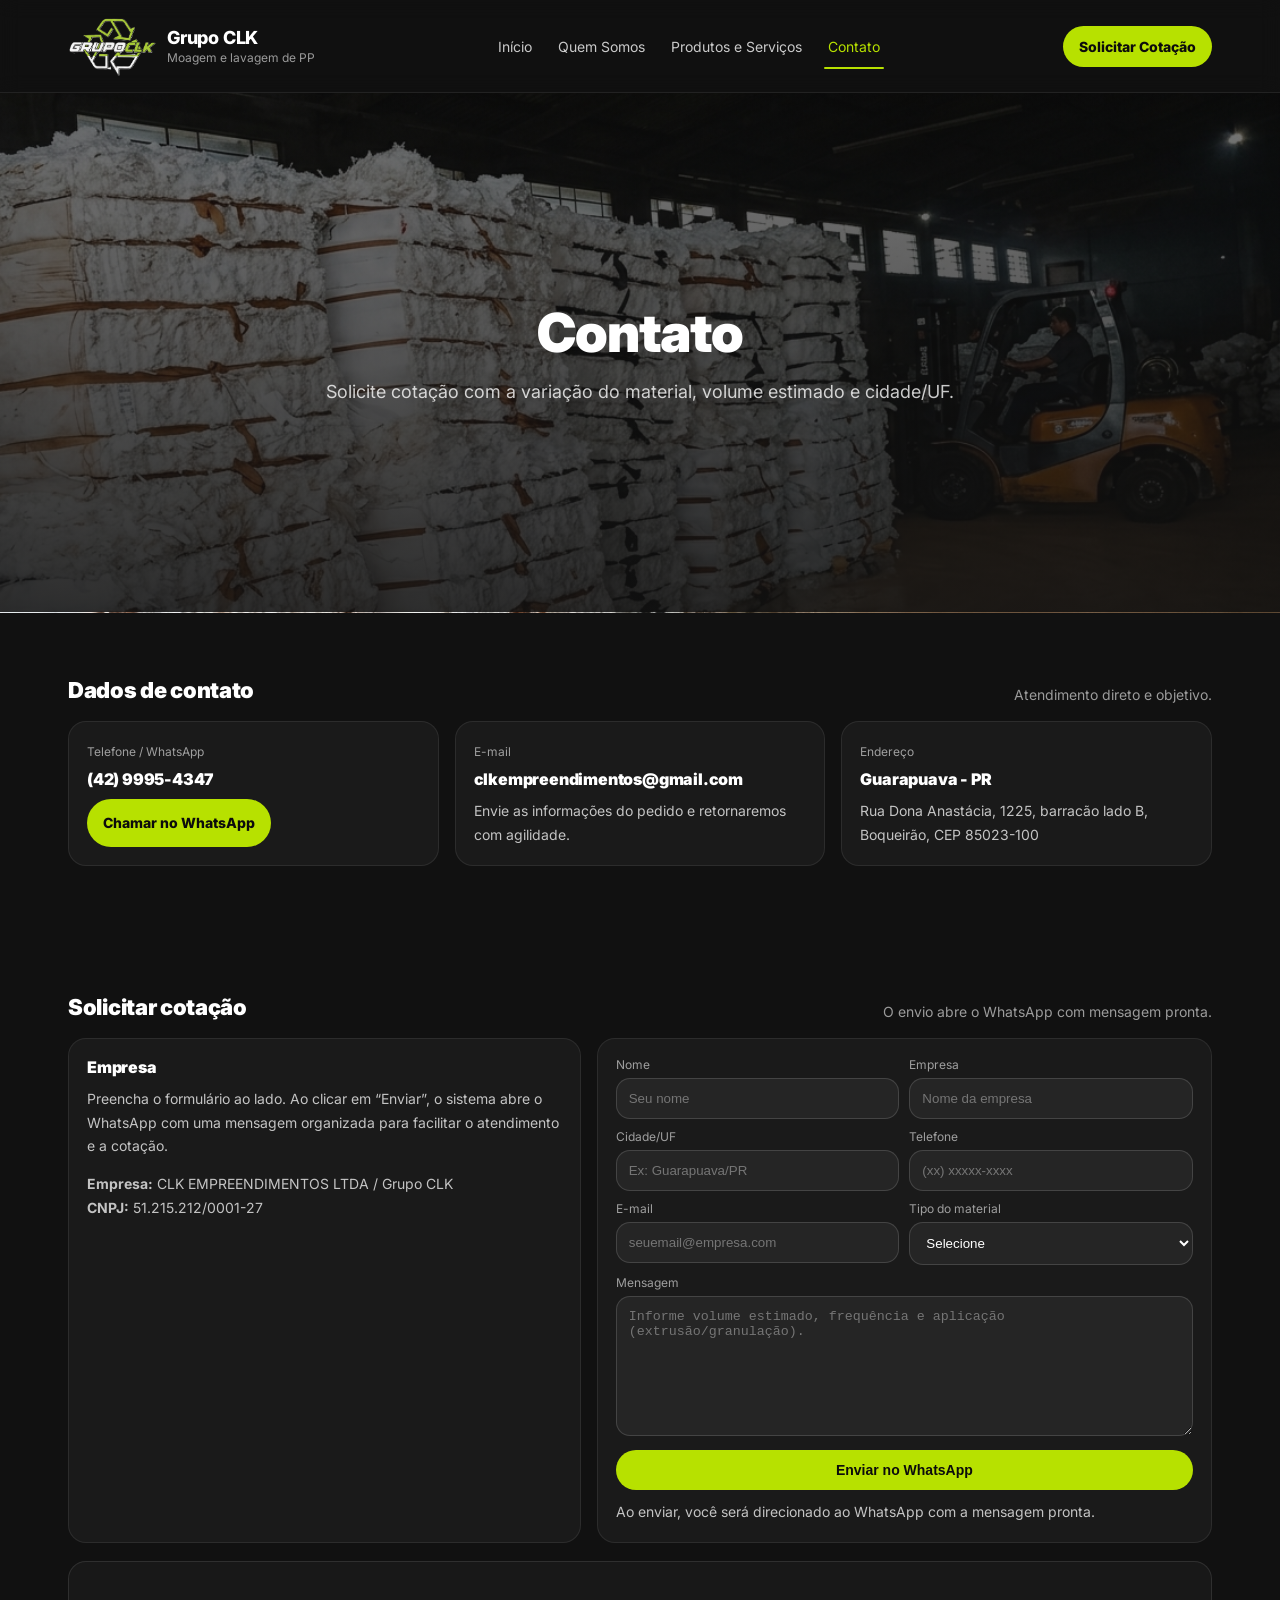
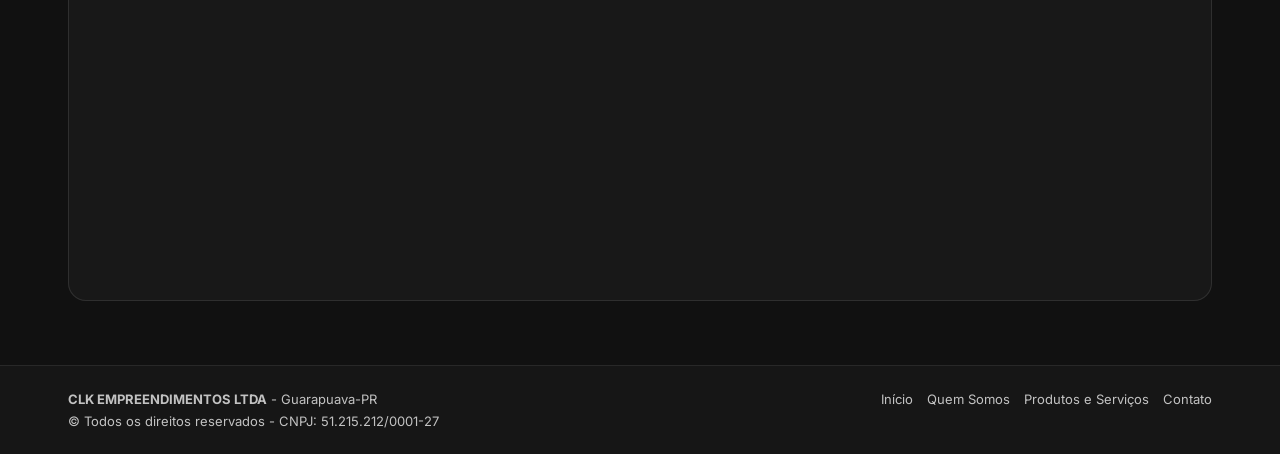
==== contato.html @ 8d6ca9e1 "Criação do SITE e primeira publicação" ====
<!DOCTYPE html>
<html lang="pt-BR">
<head>
  <meta charset="UTF-8" />
  <meta name="viewport" content="width=device-width, initial-scale=1.0" />

  <title>Contato | Grupo CLK - Solicitar cotação</title>
  <meta name="description" content="Fale com o Grupo CLK e solicite cotação de ráfia moída e lavada em PP reciclado para extrusão e granulação. WhatsApp, e-mail e formulário." />

  <meta property="og:title" content="Contato | Grupo CLK" />
  <meta property="og:description" content="Solicite cotação de ráfia moída e lavada PP. Atendimento via WhatsApp e e-mail." />
  <meta property="og:type" content="website" />
  <meta property="og:locale" content="pt_BR" />

  <link rel="preconnect" href="https://fonts.googleapis.com">
  <link rel="preconnect" href="https://fonts.gstatic.com" crossorigin>
  <link href="https://fonts.googleapis.com/css2?family=Inter:wght@400;600;700;800;900&display=swap" rel="stylesheet">
  <link rel="stylesheet" href="./assets/css/styles.css" />

  <link rel="icon" type="image/png" sizes="32x32" href="./assets/img/favicon.png">
<link rel="icon" type="image/png" sizes="16x16" href="./assets/img/favicon.png">
<link rel="apple-touch-icon" href="./assets/img/favicon.png">

</head>

<body>
  <header class="header">
    <div class="container">
      <div class="header-inner">
        <a class="brand" href="./index.html" aria-label="Grupo CLK - Início">
          <img class="logo" src="./assets/img/logo-clk.png" alt="Logo Grupo CLK" />
          <div>
            <strong>Grupo CLK</strong>
            <small>Moagem e lavagem de PP</small>
          </div>
        </a>

        <nav class="nav" aria-label="Menu principal">
          <a data-nav href="./index.html">Início</a>
          <a data-nav href="./quem-somos.html">Quem Somos</a>
          <a data-nav href="./produtos-servicos.html">Produtos e Serviços</a>
          <a data-nav href="./contato.html">Contato</a>
        </nav>

        <div class="header-actions">
          <a class="btn btn-primary" href="#form">Solicitar Cotação</a>
          <button class="burger" data-burger aria-label="Abrir menu">☰</button>
        </div>
      </div>

      <div class="mobile" data-mobile>
        <nav class="nav" aria-label="Menu mobile">
          <a data-nav href="./index.html">Início</a>
          <a data-nav href="./quem-somos.html">Quem Somos</a>
          <a data-nav href="./produtos-servicos.html">Produtos e Serviços</a>
          <a data-nav href="./contato.html">Contato</a>
        </nav>
        <div class="header-actions">
          <a class="btn btn-primary" href="#form">Solicitar Cotação</a>
        </div>
      </div>
    </div>
  </header>

  <main>
    <section class="hero">
      <div class="container">
        <div class="hero-content">
          <h1>Contato</h1>
          <p>Solicite cotação com a variação do material, volume estimado e cidade/UF.</p>
        </div>
      </div>
    </section>

    <section class="section">
      <div class="container">
        <div class="section-head">
          <h2>Dados de contato</h2>
          <p>Atendimento direto e objetivo.</p>
        </div>

        <div class="grid-3">
          <div class="card">
            <span class="kicker">Telefone / WhatsApp</span>
            <h3>(42) 9995-4347</h3>
            <p>
              <a class="btn btn-primary" target="_blank" rel="noopener noreferrer"
                 href="https://wa.me/554299954347?text=Ol%C3%A1%2C%20quero%20solicitar%20cota%C3%A7%C3%A3o%20de%20r%C3%A1fia%20mo%C3%ADda%20e%20lavada%20PP.">
                Chamar no WhatsApp
              </a>
            </p>
          </div>

          <div class="card">
            <span class="kicker">E-mail</span>
            <h3>clkempreendimentos@gmail.com</h3>
            <p>Envie as informações do pedido e retornaremos com agilidade.</p>
          </div>

          <div class="card">
            <span class="kicker">Endereço</span>
            <h3>Guarapuava - PR</h3>
            <p>Rua Dona Anastácia, 1225, barracão lado B, Boqueirão, CEP 85023-100</p>
          </div>
        </div>
      </div>
    </section>

    <section class="section" id="form">
      <div class="container">
        <div class="section-head">
          <h2>Solicitar cotação</h2>
          <p>O envio abre o WhatsApp com mensagem pronta.</p>
        </div>

        <div class="contact-grid">
          <div class="card">
            <h3>Empresa</h3>
            <p class="helper">
              Preencha o formulário ao lado. Ao clicar em “Enviar”, o sistema abre o WhatsApp com uma mensagem organizada
              para facilitar o atendimento e a cotação.
            </p>

            <div style="height:14px;"></div>

            <p class="helper">
              <strong>Empresa:</strong> CLK EMPREENDIMENTOS LTDA / Grupo CLK<br/>
              <strong>CNPJ:</strong> 51.215.212/0001-27
            </p>
          </div>

          <div class="card anchor">
            <form class="form" id="quoteForm">
              <div class="row">
                <div>
                  <label for="nome">Nome</label>
                  <input id="nome" name="nome" type="text" placeholder="Seu nome" required />
                </div>
                <div>
                  <label for="empresa">Empresa</label>
                  <input id="empresa" name="empresa" type="text" placeholder="Nome da empresa" required />
                </div>
              </div>

              <div class="row">
                <div>
                  <label for="cidade">Cidade/UF</label>
                  <input id="cidade" name="cidade" type="text" placeholder="Ex: Guarapuava/PR" required />
                </div>
                <div>
                  <label for="telefone">Telefone</label>
                  <input id="telefone" name="telefone" type="tel" placeholder="(xx) xxxxx-xxxx" required />
                </div>
              </div>

              <div class="row">
                <div>
                  <label for="email">E-mail</label>
                  <input id="email" name="email" type="email" placeholder="seuemail@empresa.com" required />
                </div>
                <div>
                  <label for="material">Tipo do material</label>
                  <select id="material" name="material" required>
                    <option value="" selected disabled>Selecione</option>
                    <option>Ráfia moída e lavada colorida (escuros/preto)</option>
                    <option>Ráfia moída e lavada marrom (uniforme)</option>
                    <option>Ráfia moída e lavada branca (claros/alta resistência)</option>
                  </select>
                </div>
              </div>

              <div>
                <label for="mensagem">Mensagem</label>
                <textarea id="mensagem" name="mensagem" placeholder="Informe volume estimado, frequência e aplicação (extrusão/granulação)."></textarea>
              </div>

              <button class="btn btn-primary" type="submit">Enviar no WhatsApp</button>
              <p class="helper">Ao enviar, você será direcionado ao WhatsApp com a mensagem pronta.</p>
            </form>
          </div>
        </div>

        <div style="height:18px;"></div>

        <div class="map">
          <iframe
            title="Mapa - Grupo CLK"
            width="100%"
            height="100%"
            style="border:0;"
            loading="lazy"
            referrerpolicy="no-referrer-when-downgrade"
            src="https://www.google.com/maps?q=Rua%20Dona%20Anast%C3%A1cia,%201225,%20Boqueir%C3%A3o,%20Guarapuava%20-%20PR,%2085023-100&output=embed">
          </iframe>
        </div>
      </div>
    </section>
  </main>

  <footer class="footer">
    <div class="container">
      <div class="footer-inner">
        <div>
          <p><strong>CLK EMPREENDIMENTOS LTDA</strong> - Guarapuava-PR</p>
          <p>© Todos os direitos reservados - CNPJ: 51.215.212/0001-27</p>
        </div>

        <div class="footer-links">
          <a href="./index.html">Início</a>
          <a href="./quem-somos.html">Quem Somos</a>
          <a href="./produtos-servicos.html">Produtos e Serviços</a>
          <a href="./contato.html">Contato</a>
        </div>
      </div>
    </div>
  </footer>

  <script src="./assets/js/main.js"></script>
</body>
</html>
---- assets/css/styles.css ----
:root{
  --bg:#111111;
  --bg2:#1E1E1E;
  --text:#FFFFFF;
  --muted:rgba(255,255,255,.74);
  --muted2:rgba(255,255,255,.58);
  --line:rgba(255,255,255,.10);
  --line2:rgba(255,255,255,.08);
  --accent:#B7E100;
  --accentDark:#0c0c0c;

  --radius:18px;
  --radius2:14px;
  --container:1180px;
}

*{box-sizing:border-box}
html{scroll-behavior:smooth}
body{
  margin:0;
  font-family: Inter, Montserrat, Poppins, system-ui, -apple-system, Segoe UI, Roboto, Arial, sans-serif;
  background: var(--bg);
  color: var(--text);
  letter-spacing: 0;
}

a{color:inherit;text-decoration:none}
img{max-width:100%;display:block}

.container{
  width:min(100%, var(--container));
  margin:0 auto;
  padding:0 18px;
}

/* =========================
   HEADER (estilo vídeo)
========================= */
.header{
  position:sticky;
  top:0;
  z-index:100;
  background: rgba(17,17,17,.82);
  backdrop-filter: blur(10px);
  border-bottom: 1px solid var(--line2);
}
.header-inner{
  display:flex;
  align-items:center;
  justify-content:space-between;
  gap:14px;
  padding:14px 0;
}

.brand{
  display:flex;
  align-items:center;
  gap:10px;
  min-width: 220px;
}
.brand .logo{
  height:64px;
  width:auto;
  object-fit:contain;
}
.brand strong{
  font-size:18px;
  font-weight:800;
  letter-spacing:-.2px;
}
.brand small{
  display:block;
  font-size:12px;
  color: var(--muted2);
  margin-top:2px;
}

.nav{
  display:flex;
  align-items:center;
  gap:18px;
}
.nav a{
  font-size:14px;
  color: rgba(255,255,255,.78);
  padding:6px 4px;
  position:relative;
}
.nav a:hover{ color: rgba(255,255,255,.95); }
.nav a.active{
  color: var(--accent);
}
.nav a.active::after{
  content:"";
  position:absolute;
  left:0; right:0;
  bottom:-8px;
  height:2px;
  border-radius:999px;
  background: var(--accent);
}

.header-actions{
  display:flex;
  align-items:center;
  gap:10px;
}

.btn{
  display:inline-flex;
  align-items:center;
  justify-content:center;
  gap:10px;
  padding:12px 16px;
  border-radius: 999px;
  font-weight:800;
  font-size:14px;
  border: 1px solid rgba(255,255,255,.14);
  background: rgba(255,255,255,.06);
  color: var(--text);
  cursor:pointer;
}
.btn:hover{ background: rgba(255,255,255,.09); }

.btn-primary{
  background: var(--accent);
  color: var(--accentDark);
  border: 0;
}
.btn-primary:hover{ filter: brightness(1.05); }

.burger{
  display:none;
  width:44px;
  height:44px;
  border-radius: 999px;
  border: 1px solid rgba(255,255,255,.14);
  background: rgba(255,255,255,.06);
  color: var(--text);
  cursor:pointer;
}

.mobile{
  display:none;
  border-top: 1px solid var(--line2);
  padding:10px 0 16px;
}
.mobile .nav{
  flex-direction:column;
  align-items:flex-start;
  gap:6px;
}
.mobile .nav a{
  width:100%;
  padding:10px 8px;
}
.mobile .header-actions{
  margin-top:10px;
}
.mobile .btn{
  width:100%;
}

/* =========================
   HERO (clean / sem card)
========================= */
.hero{
  min-height: 520px;
  display:flex;
  align-items:center;
  position:relative;
  overflow:hidden;
  border-bottom: 1px solid var(--line2);
  background:
    linear-gradient(180deg, rgba(17,17,17,.55) 0%, rgba(17,17,17,.88) 100%),
    url("../img/hero-clk.png");
  background-size: cover;            /* pode ajustar para “menos zoom” abaixo */
  background-position: center 18%;
  background-repeat: no-repeat;
}

/* Se quiser MENOS ZOOM no desktop, troque o cover por um tamanho fixo:
   background-size: 1400px auto; (mais zoom)
   background-size: 1100px auto; (menos zoom)
*/

.hero-content{
  text-align:center;
  width:100%;
  padding: 64px 0 56px;
}
.hero h1{
  margin:0 0 16px;
  font-size: clamp(34px, 4.2vw, 68px);
  font-weight: 900;
  letter-spacing: -1px;
  line-height: 1.05;
}
.hero p{
  margin:0 auto;
  max-width: 78ch;
  color: rgba(255,255,255,.78);
  font-size: 18px;
  line-height: 1.7;
}

/* =========================
   SEÇÕES (mais respiro)
========================= */
.section{
  padding: 64px 0;
}
.section-head{
  display:flex;
  align-items:flex-end;
  justify-content:space-between;
  gap:16px;
  margin-bottom: 18px;
}
.section-head h2{
  margin:0;
  font-size: 22px;
  font-weight: 900;
  letter-spacing: -.3px;
}
.section-head p{
  margin:0;
  color: var(--muted2);
  font-size: 14px;
}

.grid-3{display:grid; grid-template-columns: repeat(3, 1fr); gap:16px;}
.grid-2{display:grid; grid-template-columns: repeat(2, 1fr); gap:16px;}

.card{
  background: rgba(255,255,255,.04);
  border: 1px solid rgba(255,255,255,.08);
  border-radius: var(--radius);
  padding: 18px;
}
.card .kicker{
  display:inline-block;
  font-size: 12px;
  color: var(--muted2);
  margin-bottom: 10px;
}
.card h3{
  margin: 0 0 10px;
  font-size: 16px;
  font-weight: 900;
  letter-spacing:-.2px;
}
.card p{
  margin:0;
  color: var(--muted);
  font-size: 14px;
  line-height: 1.7;
}

.list{
  margin:10px 0 0;
  padding-left: 18px;
  color: var(--muted);
  font-size: 14px;
  line-height: 1.75;
}

.cta{
  margin-top: 22px;
  padding: 22px;
  border-radius: 22px;
  background: rgba(183,225,0,.08);
  border: 1px solid rgba(183,225,0,.20);
  display:flex;
  align-items:center;
  justify-content:space-between;
  gap:16px;
}
.cta h3{
  margin:0 0 6px;
  font-size: 18px;
  font-weight: 900;
}
.cta p{
  margin:0;
  color: var(--muted);
  font-size: 14px;
  line-height: 1.7;
}
.cta .actions{
  display:flex;
  gap:10px;
  flex-wrap:wrap;
}

/* =========================
   CONTATO (cards + form)
========================= */
.contact-grid{
  display:grid;
  grid-template-columns: 1fr 1.2fr;
  gap:16px;
}

.form{
  display:grid;
  gap:10px;
}
.row{
  display:grid;
  grid-template-columns: 1fr 1fr;
  gap:10px;
}
label{
  display:block;
  font-size: 12px;
  color: var(--muted2);
  margin-bottom: 6px;
}
input, select, textarea{
  width:100%;
  padding: 12px 12px;
  border-radius: 14px;
  border: 1px solid rgba(255,255,255,.14);
  background: rgba(255,255,255,.05);
  color: var(--text);
  outline:none;
}
textarea{min-height: 140px; resize: vertical;}
input:focus, select:focus, textarea:focus{
  border-color: rgba(183,225,0,.55);
  box-shadow: 0 0 0 3px rgba(183,225,0,.12);
}
.helper{
  color: var(--muted2);
  font-size: 12px;
  line-height: 1.6;
}
.anchor{
  scroll-margin-top: 92px;
}

.map{
  width:100%;
  height: 340px;
  border: 1px solid rgba(255,255,255,.10);
  border-radius: 18px;
  overflow:hidden;
  background: rgba(255,255,255,.03);
}

/* =========================
   FOOTER
========================= */
.footer{
  border-top: 1px solid var(--line2);
  background: rgba(255,255,255,.02);
}
.footer-inner{
  padding: 22px 0;
  display:grid;
  grid-template-columns: 1.2fr .8fr;
  gap: 14px;
}
.footer p, .footer a{
  margin:0;
  color: var(--muted);
  font-size: 13px;
  line-height: 1.7;
}
.footer a:hover{ color: var(--text); }
.footer-links{
  display:flex;
  gap:14px;
  flex-wrap:wrap;
  justify-content:flex-end;
  align-items:flex-start;
}
.small{ color: var(--muted2); font-size: 12px; }

/* =========================
   RESPONSIVO
========================= */
@media (max-width: 980px){
  .footer-inner{ grid-template-columns: 1fr; }
  .footer-links{ justify-content:flex-start; }
  .contact-grid{ grid-template-columns: 1fr; }
}

@media (max-width: 860px){
  .nav{ display:none; }
  .burger{ display:inline-flex; align-items:center; justify-content:center; }
  .mobile{ display:block; }

  .grid-3, .grid-2{ grid-template-columns: 1fr; }

  .hero{
    min-height: 440px;
    background:
      linear-gradient(180deg, rgba(17,17,17,.55) 0%, rgba(17,17,17,.90) 100%),
      url("../img/hero-clk.png");
    background-size: cover;
    background-position: 60% 20%;
  }
  .hero p{ font-size: 16px; }
  .row{ grid-template-columns: 1fr; }
}
/* =========================================
   HOME - Mega Card (Diferenciais + Aplicações)
========================================= */

.mega-card{
  background: rgba(255,255,255,.04);
  border: 1px solid rgba(255,255,255,.08);
  border-radius: 26px;
  padding: 34px 26px;
  position: relative;
  overflow: hidden;
}

.mega-card{
  background: #171717;  /* cor única (mais sólida) */
  border: 1px solid rgba(255,255,255,.08);
}

.mega-head{
  text-align:center;
  padding: 10px 10px 28px;
}

.mega-head h2{
  margin:0 0 10px;
  font-size: clamp(26px, 3.0vw, 44px);
  font-weight: 900;
  letter-spacing: -0.8px;
}

.mega-head p{
  margin:0 auto;
  max-width: 70ch;
  color: rgba(255,255,255,.70);
  font-size: 15px;
  line-height: 1.7;
}

/* Linha com 4 itens (ícone + título + texto) */
.feature-row{
  display:grid;
  grid-template-columns: repeat(4, 1fr);
  gap: 22px;
  padding: 0 6px 22px;
}

.feature{
  text-align:center;
  padding: 14px 10px;
}

.feature .icon{
  width: 44px;
  height: 44px;
  margin: 0 auto 12px;
  display:grid;
  place-items:center;
  color: var(--accent);
  opacity: .95;
}

.feature h3{
  margin: 0 0 8px;
  font-size: 18px;
  font-weight: 900;
  letter-spacing: -0.2px;
}

.feature p{
  margin:0 auto;
  max-width: 34ch;
  color: rgba(255,255,255,.72);
  font-size: 14px;
  line-height: 1.75;
}

/* Separador leve dentro do mega card */
.mega-divider{
  height:1px;
  background: rgba(255,255,255,.08);
  margin: 18px 6px 18px;
}

/* Aplicações dentro do mesmo card (duas colunas) */
.mega-subhead{
  display:flex;
  align-items:flex-end;
  justify-content:space-between;
  gap: 16px;
  padding: 6px 6px 14px;
}

.mega-subhead h3{
  margin:0;
  font-size: 20px;
  font-weight: 900;
}

.mega-subhead p{
  margin:0;
  color: rgba(255,255,255,.60);
  font-size: 14px;
}

.mega-apps{
  display:grid;
  grid-template-columns: repeat(2, 1fr);
  gap: 16px;
  padding: 0 6px 6px;
}

.app-card{
  background: rgba(0,0,0,.18);
  border: 1px solid rgba(255,255,255,.08);
  border-radius: 18px;
  padding: 18px;
}

.app-card h4{
  margin:0 0 10px;
  font-size: 18px;
  font-weight: 900;
}

.app-card p{
  margin:0;
  color: rgba(255,255,255,.72);
  font-size: 14px;
  line-height: 1.75;
}

/* Mobile */
@media (max-width: 980px){
  .feature-row{ grid-template-columns: 1fr 1fr; }
}

@media (max-width: 640px){
  .mega-card{ padding: 28px 16px; }
  .feature-row{ grid-template-columns: 1fr; }
  .mega-apps{ grid-template-columns: 1fr; }
  .mega-subhead{ flex-direction:column; align-items:flex-start; }
}

select {
  color: #fff; /* texto do select fechado */
}

select option {
  color: #000; /* texto das opções do dropdown */
  background: #fff;
}
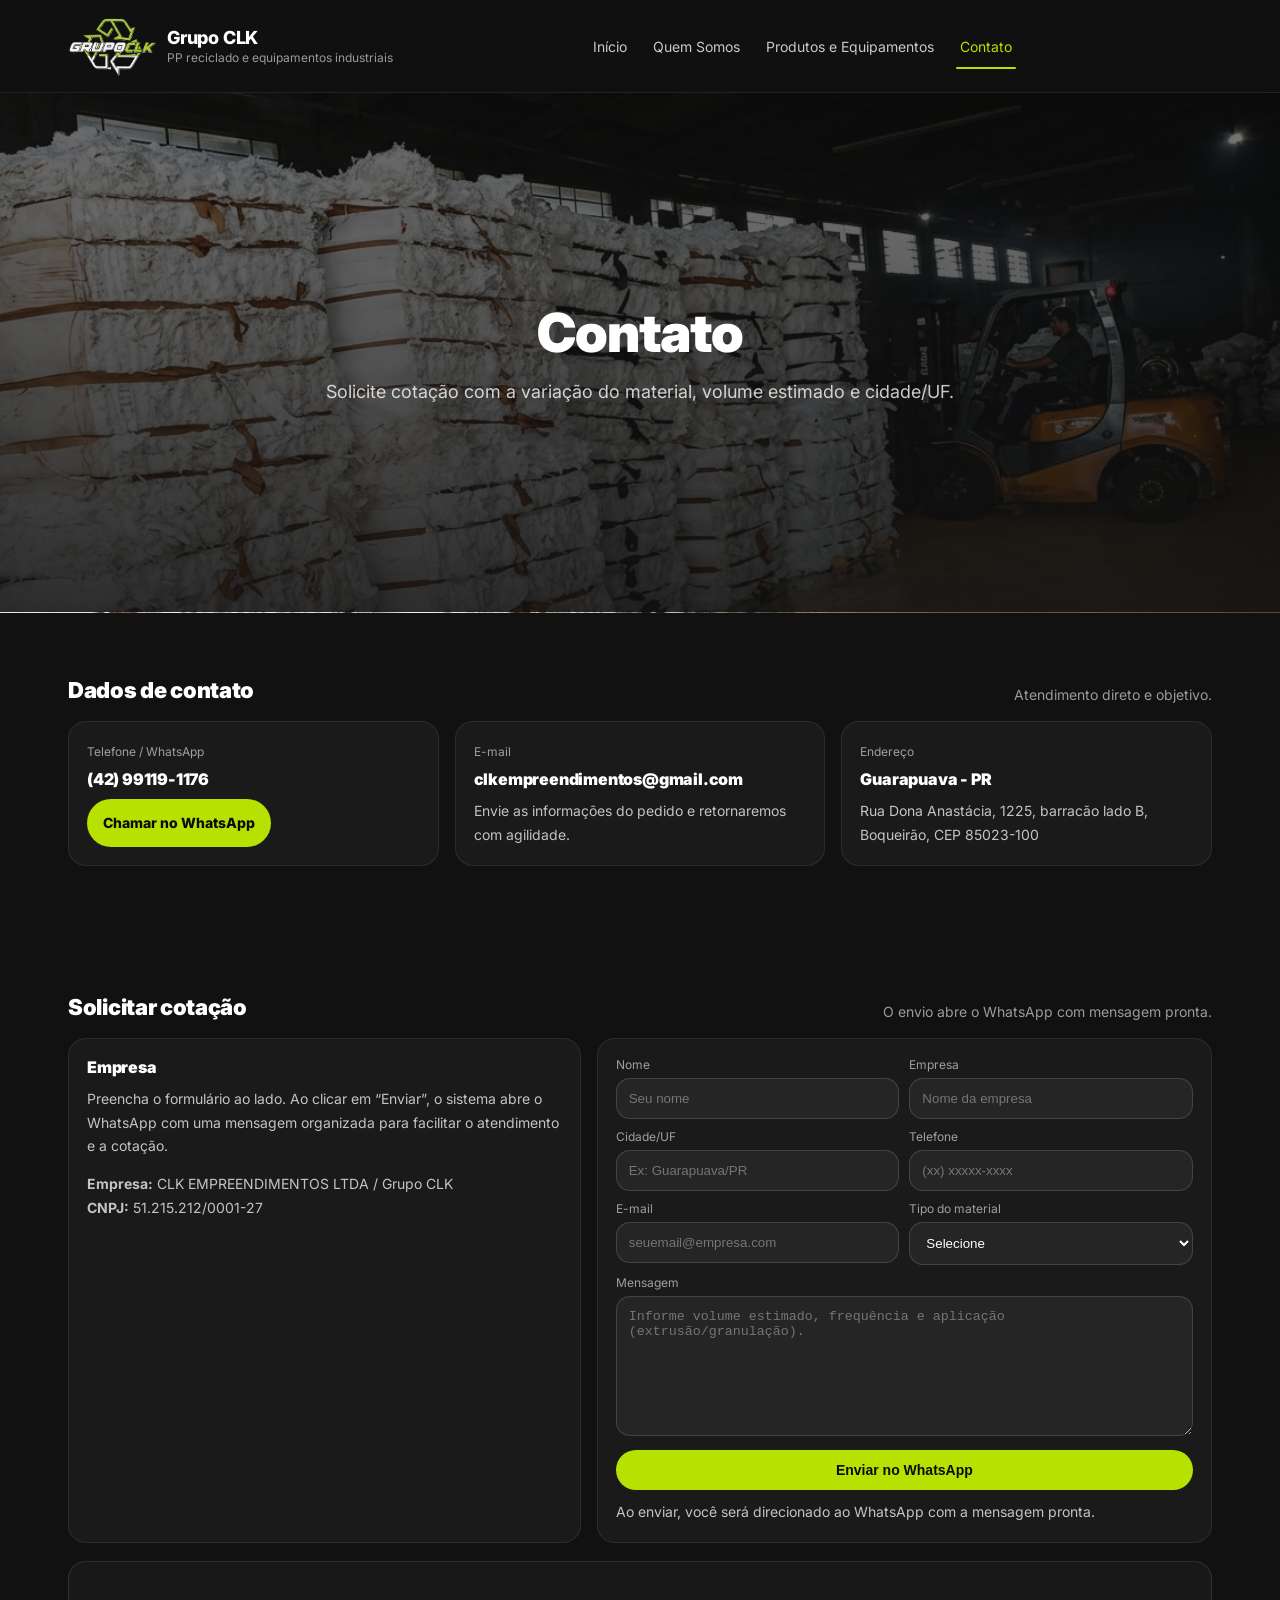
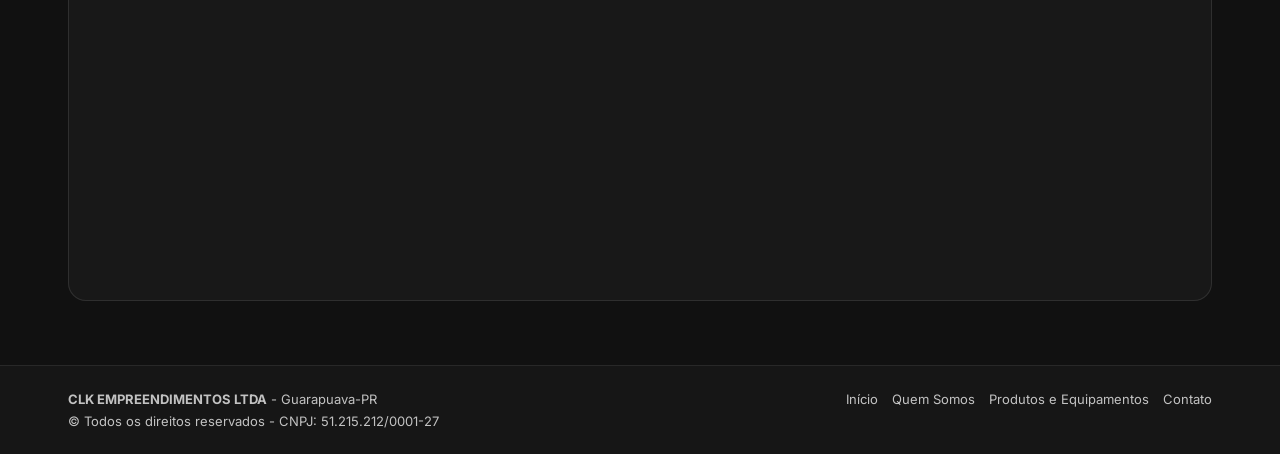
==== commit cd45f205: "Atualização após Follow up do cliente" ====
--- a/contato.html
+++ b/contato.html
@@ -31,20 +31,19 @@
           <img class="logo" src="./assets/img/logo-clk.png" alt="Logo Grupo CLK" />
           <div>
             <strong>Grupo CLK</strong>
-            <small>Moagem e lavagem de PP</small>
+            <small>PP reciclado e equipamentos industriais</small>
           </div>
         </a>
 
         <nav class="nav" aria-label="Menu principal">
           <a data-nav href="./index.html">Início</a>
           <a data-nav href="./quem-somos.html">Quem Somos</a>
-          <a data-nav href="./produtos-servicos.html">Produtos e Serviços</a>
+          <a data-nav href="./produtos-servicos.html">Produtos e Equipamentos</a>
           <a data-nav href="./contato.html">Contato</a>
         </nav>
 
         <div class="header-actions">
-          <a class="btn btn-primary" href="#form">Solicitar Cotação</a>
-          <button class="burger" data-burger aria-label="Abrir menu">☰</button>
+            <button class="burger" data-burger type="button" aria-label="Abrir menu" aria-expanded="false">☰</button>
         </div>
       </div>
 
@@ -52,12 +51,10 @@
         <nav class="nav" aria-label="Menu mobile">
           <a data-nav href="./index.html">Início</a>
           <a data-nav href="./quem-somos.html">Quem Somos</a>
-          <a data-nav href="./produtos-servicos.html">Produtos e Serviços</a>
+          <a data-nav href="./produtos-servicos.html">Produtos e Equipamentos</a>
           <a data-nav href="./contato.html">Contato</a>
         </nav>
-        <div class="header-actions">
-          <a class="btn btn-primary" href="#form">Solicitar Cotação</a>
-        </div>
+
       </div>
     </div>
   </header>
@@ -82,10 +79,10 @@
         <div class="grid-3">
           <div class="card">
             <span class="kicker">Telefone / WhatsApp</span>
-            <h3>(42) 9995-4347</h3>
+            <h3>(42) 99119-1176</h3>
             <p>
               <a class="btn btn-primary" target="_blank" rel="noopener noreferrer"
-                 href="https://wa.me/554299954347?text=Ol%C3%A1%2C%20quero%20solicitar%20cota%C3%A7%C3%A3o%20de%20r%C3%A1fia%20mo%C3%ADda%20e%20lavada%20PP.">
+                 href="https://wa.me/5542991191176?text=Ol%C3%A1%2C%20quero%20solicitar%20cota%C3%A7%C3%A3o%20de%20r%C3%A1fia%20mo%C3%ADda%20e%20lavada%20PP.">
                 Chamar no WhatsApp
               </a>
             </p>
@@ -208,7 +205,7 @@
         <div class="footer-links">
           <a href="./index.html">Início</a>
           <a href="./quem-somos.html">Quem Somos</a>
-          <a href="./produtos-servicos.html">Produtos e Serviços</a>
+          <a href="./produtos-servicos.html">Produtos e Equipamentos</a>
           <a href="./contato.html">Contato</a>
         </div>
       </div>
--- a/assets/css/styles.css
+++ b/assets/css/styles.css
@@ -138,25 +138,39 @@
   background: rgba(255,255,255,.06);
   color: var(--text);
   cursor:pointer;
+  font-size:22px;
+  line-height:1;
+  align-items:center;
+  justify-content:center;
 }
 
 .mobile{
   display:none;
   border-top: 1px solid var(--line2);
   padding:10px 0 16px;
-}
+  background: rgba(17,17,17,.96);
+}
+
+.mobile[data-open="true"]{
+  display:block;
+}
+
 .mobile .nav{
+  display:flex;
   flex-direction:column;
   align-items:flex-start;
   gap:6px;
 }
+
 .mobile .nav a{
   width:100%;
   padding:10px 8px;
 }
+
 .mobile .header-actions{
   margin-top:10px;
 }
+
 .mobile .btn{
   width:100%;
 }
@@ -174,7 +188,7 @@
   background:
     linear-gradient(180deg, rgba(17,17,17,.55) 0%, rgba(17,17,17,.88) 100%),
     url("../img/hero-clk.png");
-  background-size: cover;            /* pode ajustar para “menos zoom” abaixo */
+  background-size: cover;
   background-position: center 18%;
   background-repeat: no-repeat;
 }
@@ -389,8 +403,14 @@
 
 @media (max-width: 860px){
   .nav{ display:none; }
-  .burger{ display:inline-flex; align-items:center; justify-content:center; }
-  .mobile{ display:block; }
+  .burger{ display:inline-flex; }
+
+  .mobile{
+    display:none;
+  }
+  .mobile[data-open="true"]{
+    display:block;
+  }
 
   .grid-3, .grid-2{ grid-template-columns: 1fr; }
 
@@ -405,6 +425,7 @@
   .hero p{ font-size: 16px; }
   .row{ grid-template-columns: 1fr; }
 }
+
 /* =========================================
    HOME - Mega Card (Diferenciais + Aplicações)
 ========================================= */
@@ -419,7 +440,7 @@
 }
 
 .mega-card{
-  background: #171717;  /* cor única (mais sólida) */
+  background: #171717;
   border: 1px solid rgba(255,255,255,.08);
 }
 
@@ -549,10 +570,22 @@
 }
 
 select {
-  color: #fff; /* texto do select fechado */
+  color: #fff;
 }
 
 select option {
-  color: #000; /* texto das opções do dropdown */
+  color: #000;
   background: #fff;
+}
+
+.hero-subtitle{
+  font-size: 20px;
+  opacity: 0.9;
+  margin-top: 10px;
+}
+
+.hero-note{
+  font-size: 16px;
+  opacity: 0.75;
+  margin-top: 8px;
 }
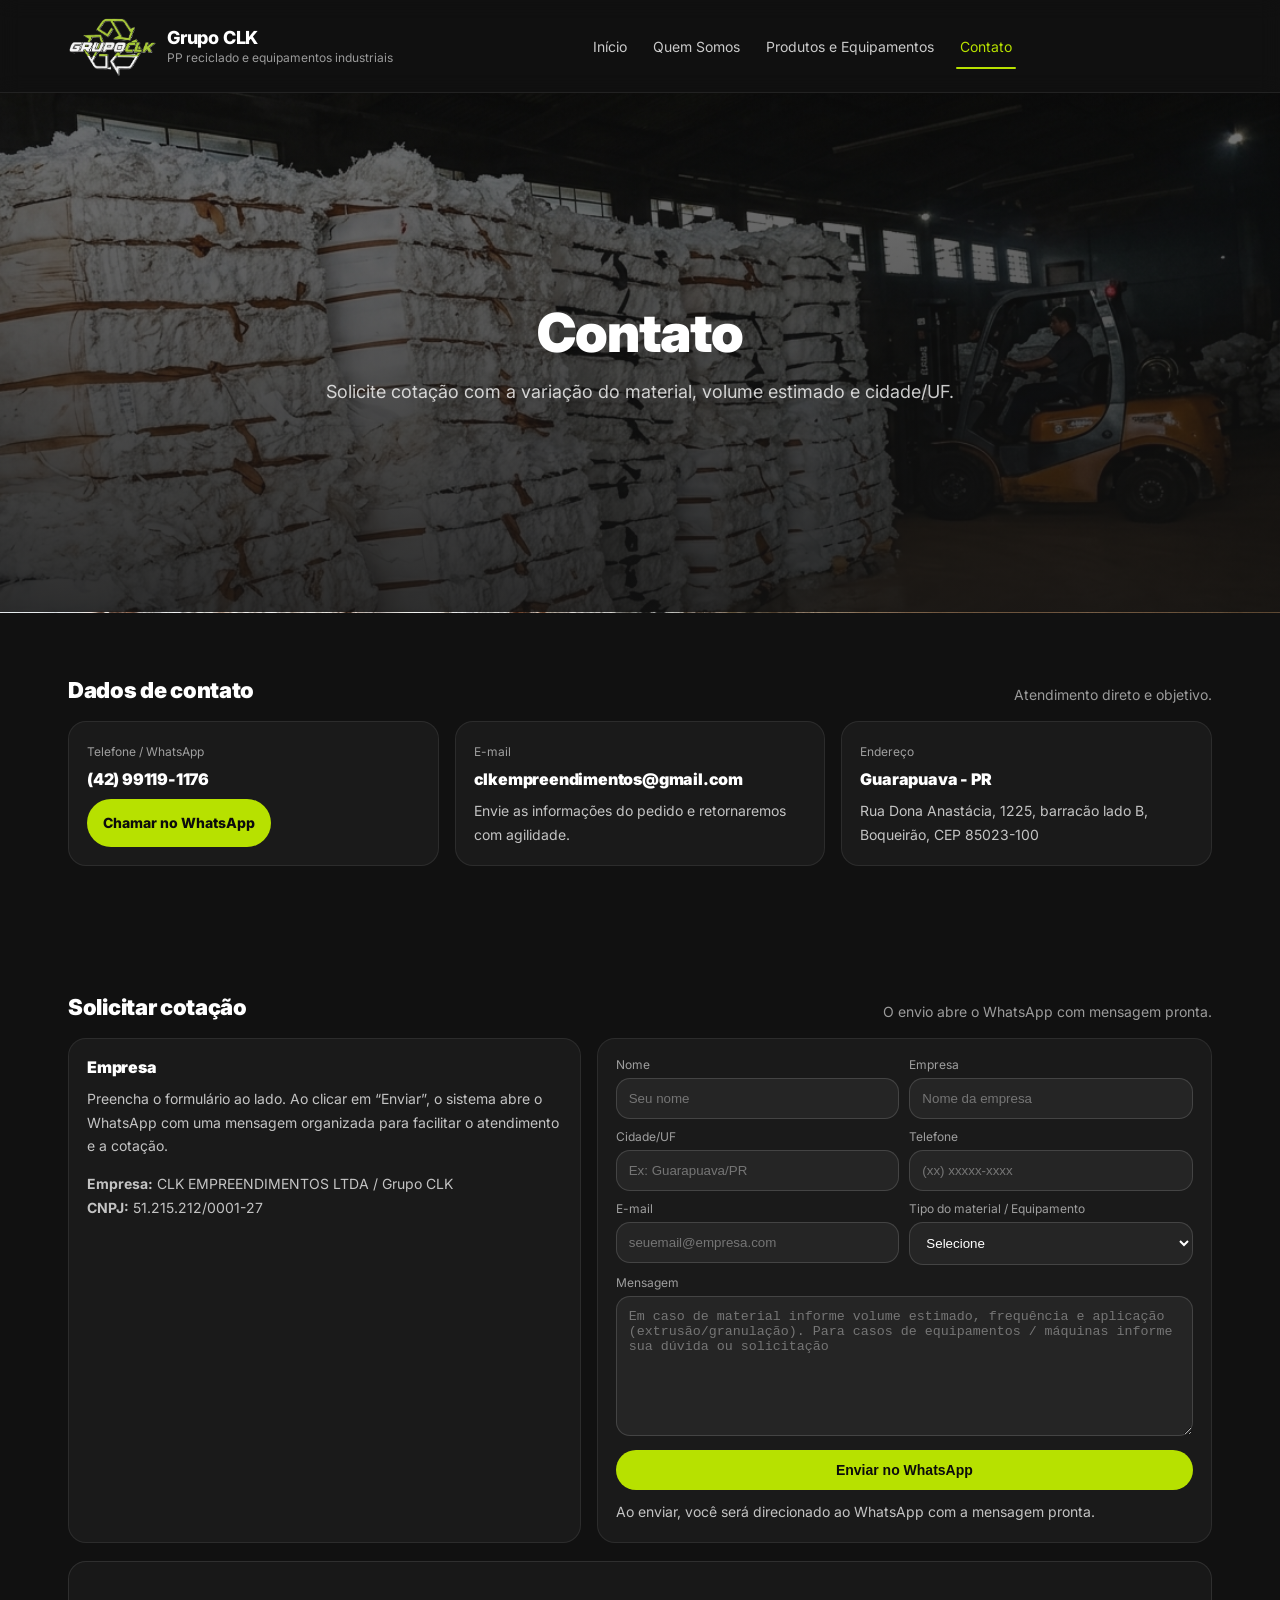
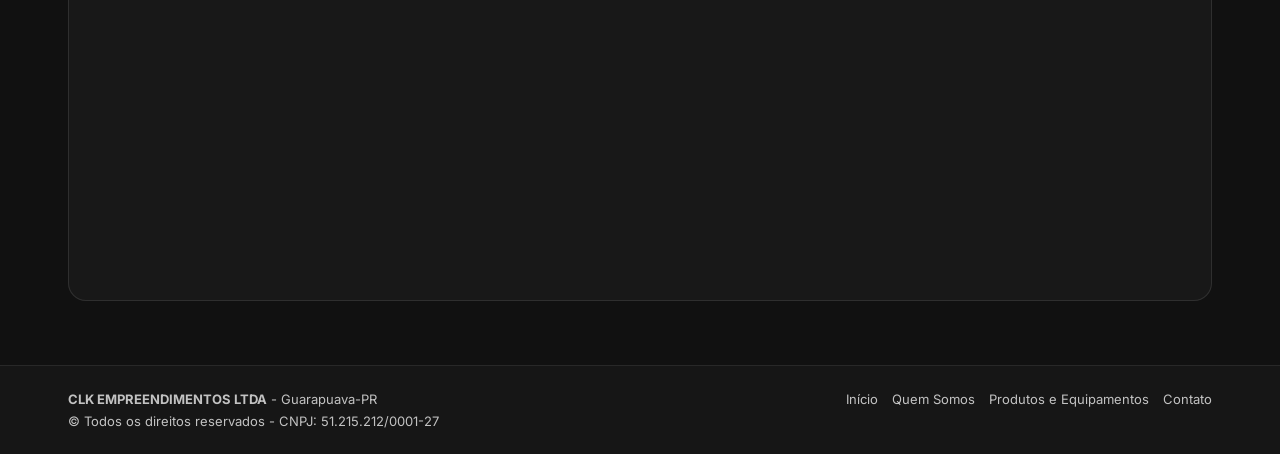
==== commit 93b9e7d7: "Pequenos ajustes" ====
--- a/contato.html
+++ b/contato.html
@@ -38,7 +38,7 @@
         <nav class="nav" aria-label="Menu principal">
           <a data-nav href="./index.html">Início</a>
           <a data-nav href="./quem-somos.html">Quem Somos</a>
-          <a data-nav href="./produtos-servicos.html">Produtos e Equipamentos</a>
+          <a data-nav href="./produtos-equipamentos.html">Produtos e Equipamentos</a>
           <a data-nav href="./contato.html">Contato</a>
         </nav>
 
@@ -51,7 +51,7 @@
         <nav class="nav" aria-label="Menu mobile">
           <a data-nav href="./index.html">Início</a>
           <a data-nav href="./quem-somos.html">Quem Somos</a>
-          <a data-nav href="./produtos-servicos.html">Produtos e Equipamentos</a>
+          <a data-nav href="./produtos-equipamentos.html">Produtos e Equipamentos</a>
           <a data-nav href="./contato.html">Contato</a>
         </nav>
 
@@ -156,19 +156,20 @@
                   <input id="email" name="email" type="email" placeholder="seuemail@empresa.com" required />
                 </div>
                 <div>
-                  <label for="material">Tipo do material</label>
+                  <label for="material">Tipo do material / Equipamento</label>
                   <select id="material" name="material" required>
                     <option value="" selected disabled>Selecione</option>
                     <option>Ráfia moída e lavada colorida (escuros/preto)</option>
                     <option>Ráfia moída e lavada marrom (uniforme)</option>
                     <option>Ráfia moída e lavada branca (claros/alta resistência)</option>
+                    <option>Equipamentos / máquinas de reciclagem</option>
                   </select>
                 </div>
               </div>
 
               <div>
                 <label for="mensagem">Mensagem</label>
-                <textarea id="mensagem" name="mensagem" placeholder="Informe volume estimado, frequência e aplicação (extrusão/granulação)."></textarea>
+                <textarea id="mensagem" name="mensagem" placeholder="Em caso de material informe volume estimado, frequência e aplicação (extrusão/granulação). Para casos de equipamentos / máquinas informe sua dúvida ou solicitação"></textarea>
               </div>
 
               <button class="btn btn-primary" type="submit">Enviar no WhatsApp</button>
@@ -205,7 +206,7 @@
         <div class="footer-links">
           <a href="./index.html">Início</a>
           <a href="./quem-somos.html">Quem Somos</a>
-          <a href="./produtos-servicos.html">Produtos e Equipamentos</a>
+          <a href="./produtos-equipamentos.html">Produtos e Equipamentos</a>
           <a href="./contato.html">Contato</a>
         </div>
       </div>
